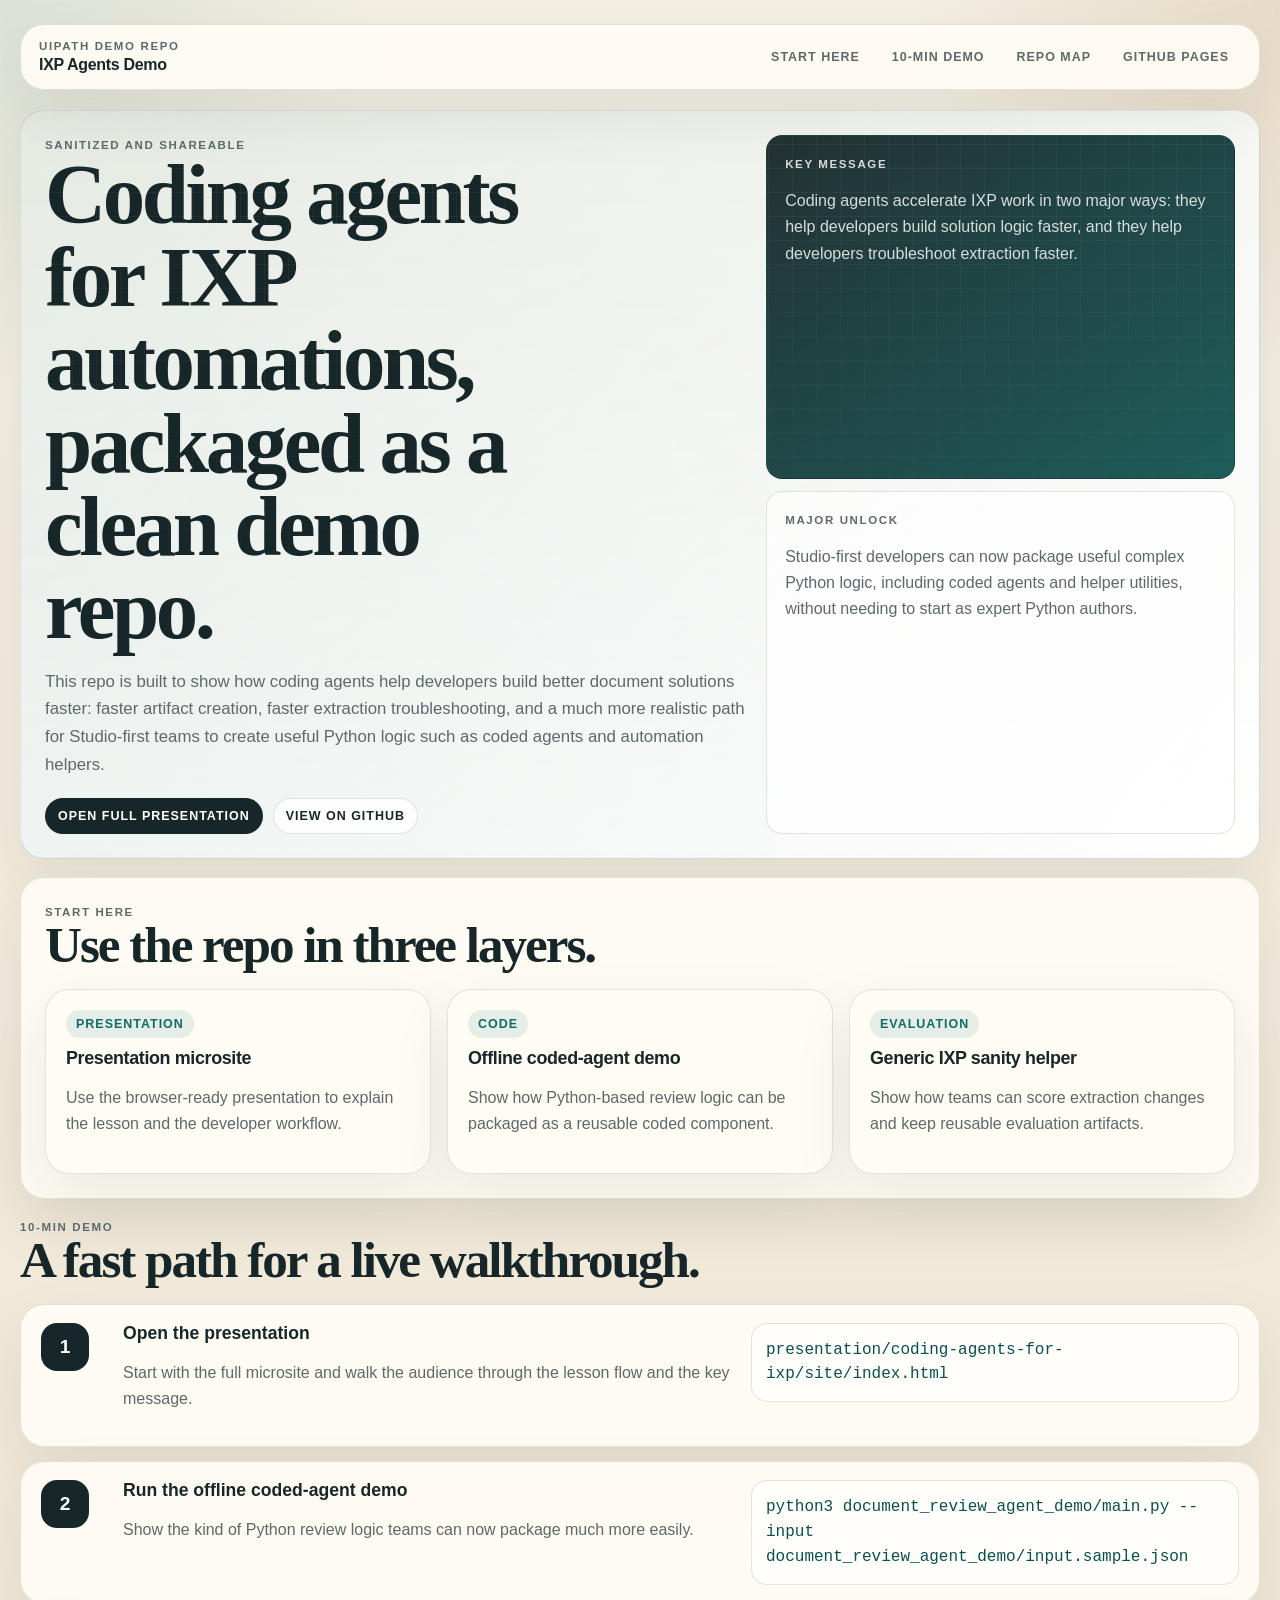
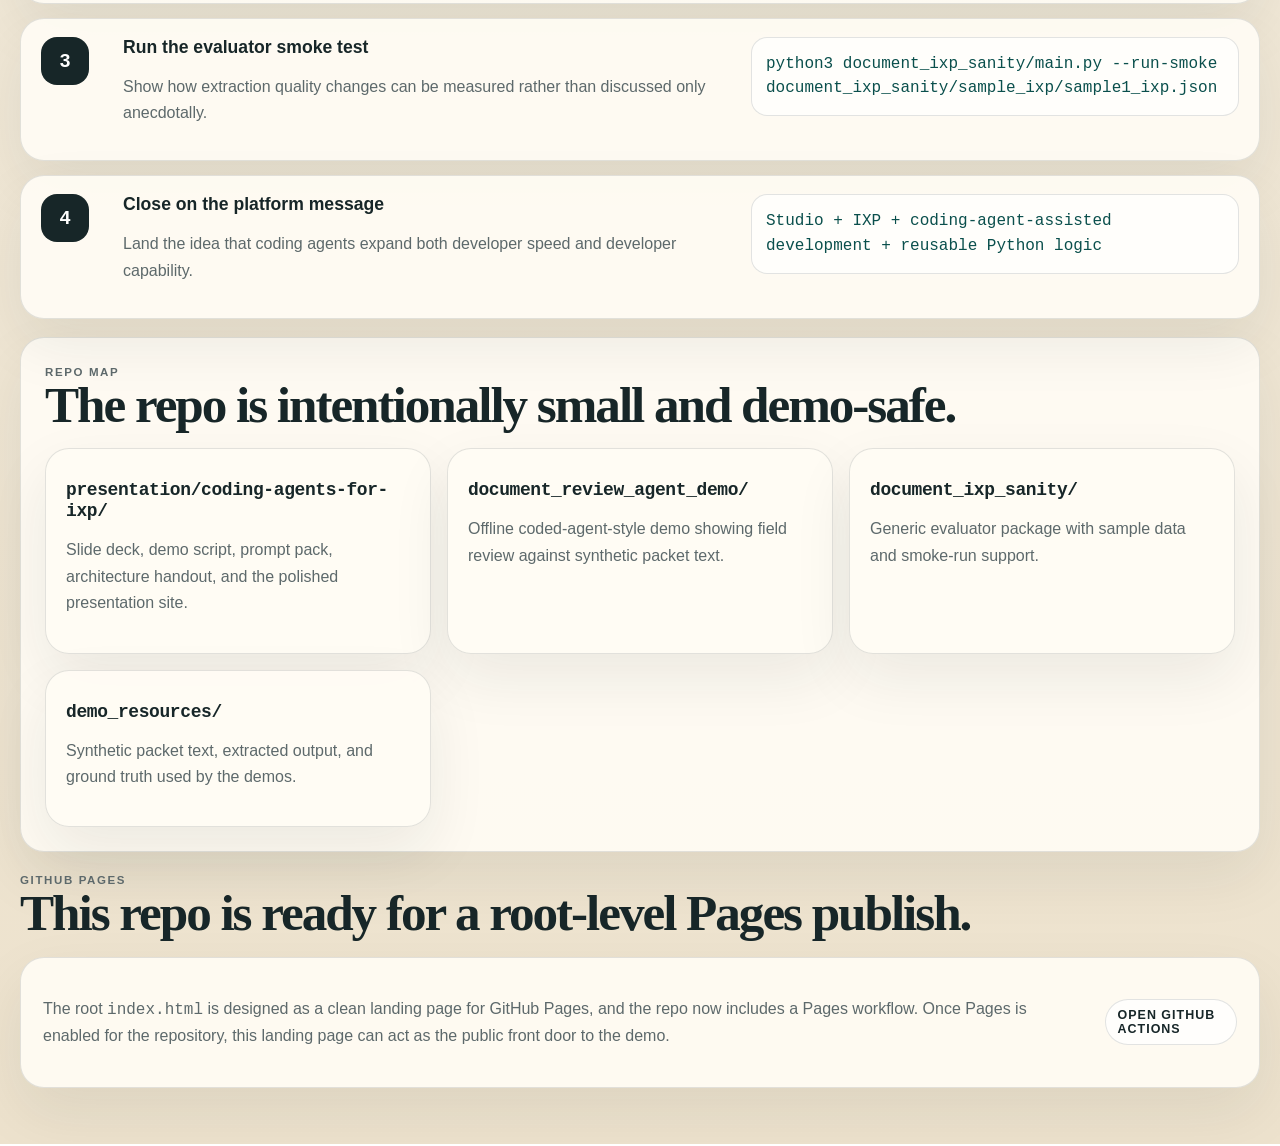
==== index.html @ 3fdda7aa "Add polished landing page and Pages workflow" ====
<!doctype html>
<html lang="en">
  <head>
    <meta charset="UTF-8" />
    <meta name="viewport" content="width=device-width, initial-scale=1.0" />
    <title>UiPath IXP Agents Demo</title>
    <meta
      name="description"
      content="A sanitized demo repo showing how coding agents accelerate IXP automations and document AI solutions."
    />
    <link rel="stylesheet" href="./landing.css" />
  </head>
  <body>
    <div class="site-shell">
      <header class="topbar">
        <div class="brand-lockup">
          <span class="eyebrow">UiPath Demo Repo</span>
          <a class="brand" href="#top">IXP Agents Demo</a>
        </div>
        <nav class="topnav" aria-label="Section navigation">
          <a href="#start">Start Here</a>
          <a href="#demo">10-Min Demo</a>
          <a href="#map">Repo Map</a>
          <a href="#pages">GitHub Pages</a>
        </nav>
      </header>

      <main id="top">
        <section class="hero panel">
          <div class="hero-copy">
            <span class="eyebrow">Sanitized And Shareable</span>
            <h1>Coding agents for IXP automations, packaged as a clean demo repo.</h1>
            <p class="lede">
              This repo is built to show how coding agents help developers build better document solutions faster:
              faster artifact creation, faster extraction troubleshooting, and a much more realistic path for
              Studio-first teams to create useful Python logic such as coded agents and automation helpers.
            </p>
            <div class="action-row">
              <a class="button button-primary" href="./presentation/coding-agents-for-ixp/site/index.html">
                Open Full Presentation
              </a>
              <a class="button button-secondary" href="https://github.com/UiPath-HLS-SE/ixp-agents-demo">
                View On GitHub
              </a>
            </div>
          </div>
          <div class="hero-rail">
            <div class="rail-card rail-card-strong">
              <span class="eyebrow">Key Message</span>
              <p>
                Coding agents accelerate IXP work in two major ways: they help developers build solution logic faster,
                and they help developers troubleshoot extraction faster.
              </p>
            </div>
            <div class="rail-card">
              <span class="eyebrow">Major Unlock</span>
              <p>
                Studio-first developers can now package useful complex Python logic, including coded agents and helper
                utilities, without needing to start as expert Python authors.
              </p>
            </div>
          </div>
        </section>

        <section id="start" class="panel section">
          <div class="section-header">
            <span class="eyebrow">Start Here</span>
            <h2>Use the repo in three layers.</h2>
          </div>
          <div class="card-grid">
            <a class="feature-card" href="./presentation/coding-agents-for-ixp/site/index.html">
              <span class="card-tag">Presentation</span>
              <strong>Presentation microsite</strong>
              <p>Use the browser-ready presentation to explain the lesson and the developer workflow.</p>
            </a>
            <a class="feature-card" href="https://github.com/UiPath-HLS-SE/ixp-agents-demo/blob/main/document_review_agent_demo/README.md">
              <span class="card-tag">Code</span>
              <strong>Offline coded-agent demo</strong>
              <p>Show how Python-based review logic can be packaged as a reusable coded component.</p>
            </a>
            <a class="feature-card" href="https://github.com/UiPath-HLS-SE/ixp-agents-demo/blob/main/document_ixp_sanity/README.md">
              <span class="card-tag">Evaluation</span>
              <strong>Generic IXP sanity helper</strong>
              <p>Show how teams can score extraction changes and keep reusable evaluation artifacts.</p>
            </a>
          </div>
        </section>

        <section id="demo" class="section">
          <div class="section-header">
            <span class="eyebrow">10-Min Demo</span>
            <h2>A fast path for a live walkthrough.</h2>
          </div>
          <div class="timeline">
            <article class="timeline-step">
              <div class="step-number">1</div>
              <div>
                <strong>Open the presentation</strong>
                <p>Start with the full microsite and walk the audience through the lesson flow and the key message.</p>
              </div>
              <code>presentation/coding-agents-for-ixp/site/index.html</code>
            </article>
            <article class="timeline-step">
              <div class="step-number">2</div>
              <div>
                <strong>Run the offline coded-agent demo</strong>
                <p>Show the kind of Python review logic teams can now package much more easily.</p>
              </div>
              <code>python3 document_review_agent_demo/main.py --input document_review_agent_demo/input.sample.json</code>
            </article>
            <article class="timeline-step">
              <div class="step-number">3</div>
              <div>
                <strong>Run the evaluator smoke test</strong>
                <p>Show how extraction quality changes can be measured rather than discussed only anecdotally.</p>
              </div>
              <code>python3 document_ixp_sanity/main.py --run-smoke document_ixp_sanity/sample_ixp/sample1_ixp.json</code>
            </article>
            <article class="timeline-step">
              <div class="step-number">4</div>
              <div>
                <strong>Close on the platform message</strong>
                <p>Land the idea that coding agents expand both developer speed and developer capability.</p>
              </div>
              <code>Studio + IXP + coding-agent-assisted development + reusable Python logic</code>
            </article>
          </div>
        </section>

        <section id="map" class="panel section">
          <div class="section-header">
            <span class="eyebrow">Repo Map</span>
            <h2>The repo is intentionally small and demo-safe.</h2>
          </div>
          <div class="map-grid">
            <div class="map-card">
              <strong><code>presentation/coding-agents-for-ixp/</code></strong>
              <p>Slide deck, demo script, prompt pack, architecture handout, and the polished presentation site.</p>
            </div>
            <div class="map-card">
              <strong><code>document_review_agent_demo/</code></strong>
              <p>Offline coded-agent-style demo showing field review against synthetic packet text.</p>
            </div>
            <div class="map-card">
              <strong><code>document_ixp_sanity/</code></strong>
              <p>Generic evaluator package with sample data and smoke-run support.</p>
            </div>
            <div class="map-card">
              <strong><code>demo_resources/</code></strong>
              <p>Synthetic packet text, extracted output, and ground truth used by the demos.</p>
            </div>
          </div>
        </section>

        <section id="pages" class="section">
          <div class="section-header">
            <span class="eyebrow">GitHub Pages</span>
            <h2>This repo is ready for a root-level Pages publish.</h2>
          </div>
          <div class="pages-callout">
            <p>
              The root <code>index.html</code> is designed as a clean landing page for GitHub Pages, and the repo now
              includes a Pages workflow. Once Pages is enabled for the repository, this landing page can act as the
              public front door to the demo.
            </p>
            <a class="button button-secondary" href="https://github.com/UiPath-HLS-SE/ixp-agents-demo/actions">
              Open GitHub Actions
            </a>
          </div>
        </section>
      </main>
    </div>
  </body>
</html>
---- landing.css ----
:root {
  --bg: #f4efe3;
  --bg-soft: #ede2cd;
  --paper: rgba(255, 252, 245, 0.92);
  --paper-strong: #fffdf8;
  --ink: #172628;
  --muted: #5d696b;
  --line: rgba(23, 38, 40, 0.12);
  --line-strong: rgba(23, 38, 40, 0.24);
  --teal: #0f6d69;
  --teal-deep: #0a4f4c;
  --amber: #9b6520;
  --shadow: 0 24px 60px rgba(23, 38, 40, 0.08);
  --radius: 24px;
  --radius-sm: 16px;
  --sans: "Avenir Next", "Segoe UI", "Helvetica Neue", Helvetica, sans-serif;
  --serif: "Iowan Old Style", "Palatino Linotype", "Book Antiqua", Palatino, serif;
}

* {
  box-sizing: border-box;
}

html {
  scroll-behavior: smooth;
}

body {
  margin: 0;
  min-height: 100vh;
  color: var(--ink);
  font-family: var(--sans);
  background:
    radial-gradient(circle at top left, rgba(15, 109, 105, 0.11), transparent 24rem),
    radial-gradient(circle at top right, rgba(155, 101, 32, 0.15), transparent 23rem),
    linear-gradient(180deg, var(--bg), var(--bg-soft));
}

body::before {
  content: "";
  position: fixed;
  inset: 0;
  pointer-events: none;
  background-image:
    linear-gradient(rgba(255, 255, 255, 0.12) 1px, transparent 1px),
    linear-gradient(90deg, rgba(255, 255, 255, 0.12) 1px, transparent 1px);
  background-size: 24px 24px;
  mask-image: linear-gradient(180deg, rgba(0, 0, 0, 0.5), transparent 82%);
}

a {
  color: inherit;
  text-decoration: none;
}

code {
  font-family: "SFMono-Regular", Menlo, Consolas, monospace;
}

.site-shell {
  width: min(1240px, calc(100vw - 32px));
  margin: 0 auto;
  padding: 24px 0 56px;
}

.topbar,
.panel,
.feature-card,
.timeline-step,
.map-card,
.pages-callout {
  border: 1px solid var(--line);
  background: var(--paper);
  box-shadow: var(--shadow);
}

.topbar,
.panel,
.pages-callout {
  border-radius: var(--radius);
}

.topbar {
  position: sticky;
  top: 14px;
  z-index: 20;
  display: flex;
  justify-content: space-between;
  gap: 16px;
  align-items: center;
  margin-bottom: 20px;
  padding: 14px 18px;
  backdrop-filter: blur(12px);
}

.brand-lockup {
  display: flex;
  flex-direction: column;
  gap: 4px;
}

.eyebrow {
  color: var(--muted);
  font-size: 0.72rem;
  font-weight: 800;
  letter-spacing: 0.14em;
  text-transform: uppercase;
}

.brand {
  font-weight: 700;
  letter-spacing: -0.02em;
}

.topnav {
  display: flex;
  flex-wrap: wrap;
  justify-content: flex-end;
  gap: 8px;
}

.topnav a,
.button,
.card-tag {
  display: inline-flex;
  align-items: center;
  justify-content: center;
  min-height: 36px;
  padding: 8px 12px;
  border-radius: 999px;
  font-size: 0.78rem;
  font-weight: 800;
  letter-spacing: 0.08em;
  text-transform: uppercase;
}

.topnav a {
  color: var(--muted);
}

.topnav a:hover {
  background: rgba(255, 255, 255, 0.76);
  border: 1px solid var(--line);
  color: var(--ink);
}

.hero {
  display: grid;
  grid-template-columns: minmax(0, 1.2fr) minmax(280px, 0.8fr);
  gap: 18px;
  padding: 28px;
  background:
    linear-gradient(135deg, rgba(15, 109, 105, 0.1), rgba(255, 255, 255, 0.84)),
    linear-gradient(180deg, rgba(255, 249, 241, 0.94), rgba(255, 255, 255, 0.8));
}

.hero h1,
.section-header h2 {
  margin: 0;
  font-family: var(--serif);
  letter-spacing: -0.04em;
  line-height: 0.98;
}

.hero h1 {
  max-width: 12ch;
  font-size: clamp(3rem, 7vw, 5.3rem);
}

.lede,
.feature-card p,
.timeline-step p,
.map-card p,
.pages-callout p,
.rail-card p {
  color: var(--muted);
  line-height: 1.65;
}

.lede {
  max-width: 58rem;
  margin: 16px 0 0;
  font-size: 1.05rem;
}

.action-row {
  display: flex;
  flex-wrap: wrap;
  gap: 10px;
  margin-top: 20px;
}

.button {
  transition: transform 160ms ease, background 160ms ease, color 160ms ease, border-color 160ms ease;
}

.button:hover {
  transform: translateY(-2px);
}

.button-primary {
  background: var(--ink);
  color: white;
  border: 1px solid transparent;
}

.button-secondary {
  background: rgba(255, 255, 255, 0.74);
  border: 1px solid var(--line);
}

.hero-rail {
  display: grid;
  gap: 12px;
}

.rail-card {
  padding: 18px;
  border: 1px solid var(--line);
  border-radius: var(--radius-sm);
  background: rgba(255, 255, 255, 0.66);
}

.rail-card-strong {
  background:
    linear-gradient(145deg, rgba(23, 38, 40, 0.95), rgba(10, 79, 76, 0.92));
  color: white;
}

.rail-card-strong .eyebrow,
.rail-card-strong p {
  color: rgba(255, 255, 255, 0.82);
}

.section {
  margin-top: 18px;
}

.panel {
  padding: 24px;
}

.section-header {
  margin-bottom: 18px;
}

.section-header h2 {
  font-size: clamp(2rem, 4vw, 3.2rem);
}

.card-grid,
.map-grid {
  display: grid;
  grid-template-columns: repeat(3, minmax(0, 1fr));
  gap: 16px;
}

.feature-card,
.map-card,
.timeline-step {
  border-radius: var(--radius);
}

.feature-card,
.map-card {
  padding: 20px;
}

.feature-card {
  transition: transform 180ms ease, border-color 180ms ease;
}

.feature-card:hover {
  transform: translateY(-4px);
  border-color: var(--line-strong);
}

.feature-card strong,
.map-card strong {
  display: block;
  margin-top: 10px;
  font-size: 1.12rem;
  letter-spacing: -0.02em;
}

.card-tag {
  min-height: 28px;
  padding: 4px 10px;
  background: rgba(15, 109, 105, 0.1);
  color: var(--teal);
}

.timeline {
  display: grid;
  gap: 14px;
}

.timeline-step {
  display: grid;
  grid-template-columns: 64px minmax(0, 1fr) minmax(220px, 0.8fr);
  gap: 18px;
  align-items: start;
  padding: 18px 20px;
}

.step-number {
  width: 48px;
  height: 48px;
  display: grid;
  place-items: center;
  border-radius: 16px;
  background: var(--ink);
  color: white;
  font-size: 1.2rem;
  font-weight: 800;
}

.timeline-step strong {
  font-size: 1.1rem;
}

.timeline-step code {
  display: block;
  padding: 14px;
  border-radius: var(--radius-sm);
  border: 1px solid var(--line);
  background: rgba(255, 255, 255, 0.68);
  color: var(--teal-deep);
  line-height: 1.55;
  overflow-wrap: anywhere;
}

.pages-callout {
  padding: 22px;
  display: flex;
  justify-content: space-between;
  gap: 18px;
  align-items: center;
}

@media (max-width: 980px) {
  .hero,
  .card-grid,
  .map-grid,
  .timeline-step,
  .pages-callout {
    grid-template-columns: 1fr;
  }

  .card-grid,
  .map-grid {
    grid-template-columns: repeat(2, minmax(0, 1fr));
  }
}

@media (max-width: 760px) {
  .site-shell {
    width: min(100vw - 20px, 100%);
    padding: 12px 0 36px;
  }

  .topbar {
    position: static;
    flex-direction: column;
    align-items: flex-start;
  }

  .topnav {
    justify-content: flex-start;
  }

  .panel,
  .hero,
  .feature-card,
  .map-card,
  .timeline-step,
  .pages-callout {
    padding: 18px;
  }

  .hero h1 {
    max-width: none;
    font-size: clamp(2.8rem, 12vw, 4.2rem);
  }

  .card-grid,
  .map-grid {
    grid-template-columns: 1fr;
  }
}
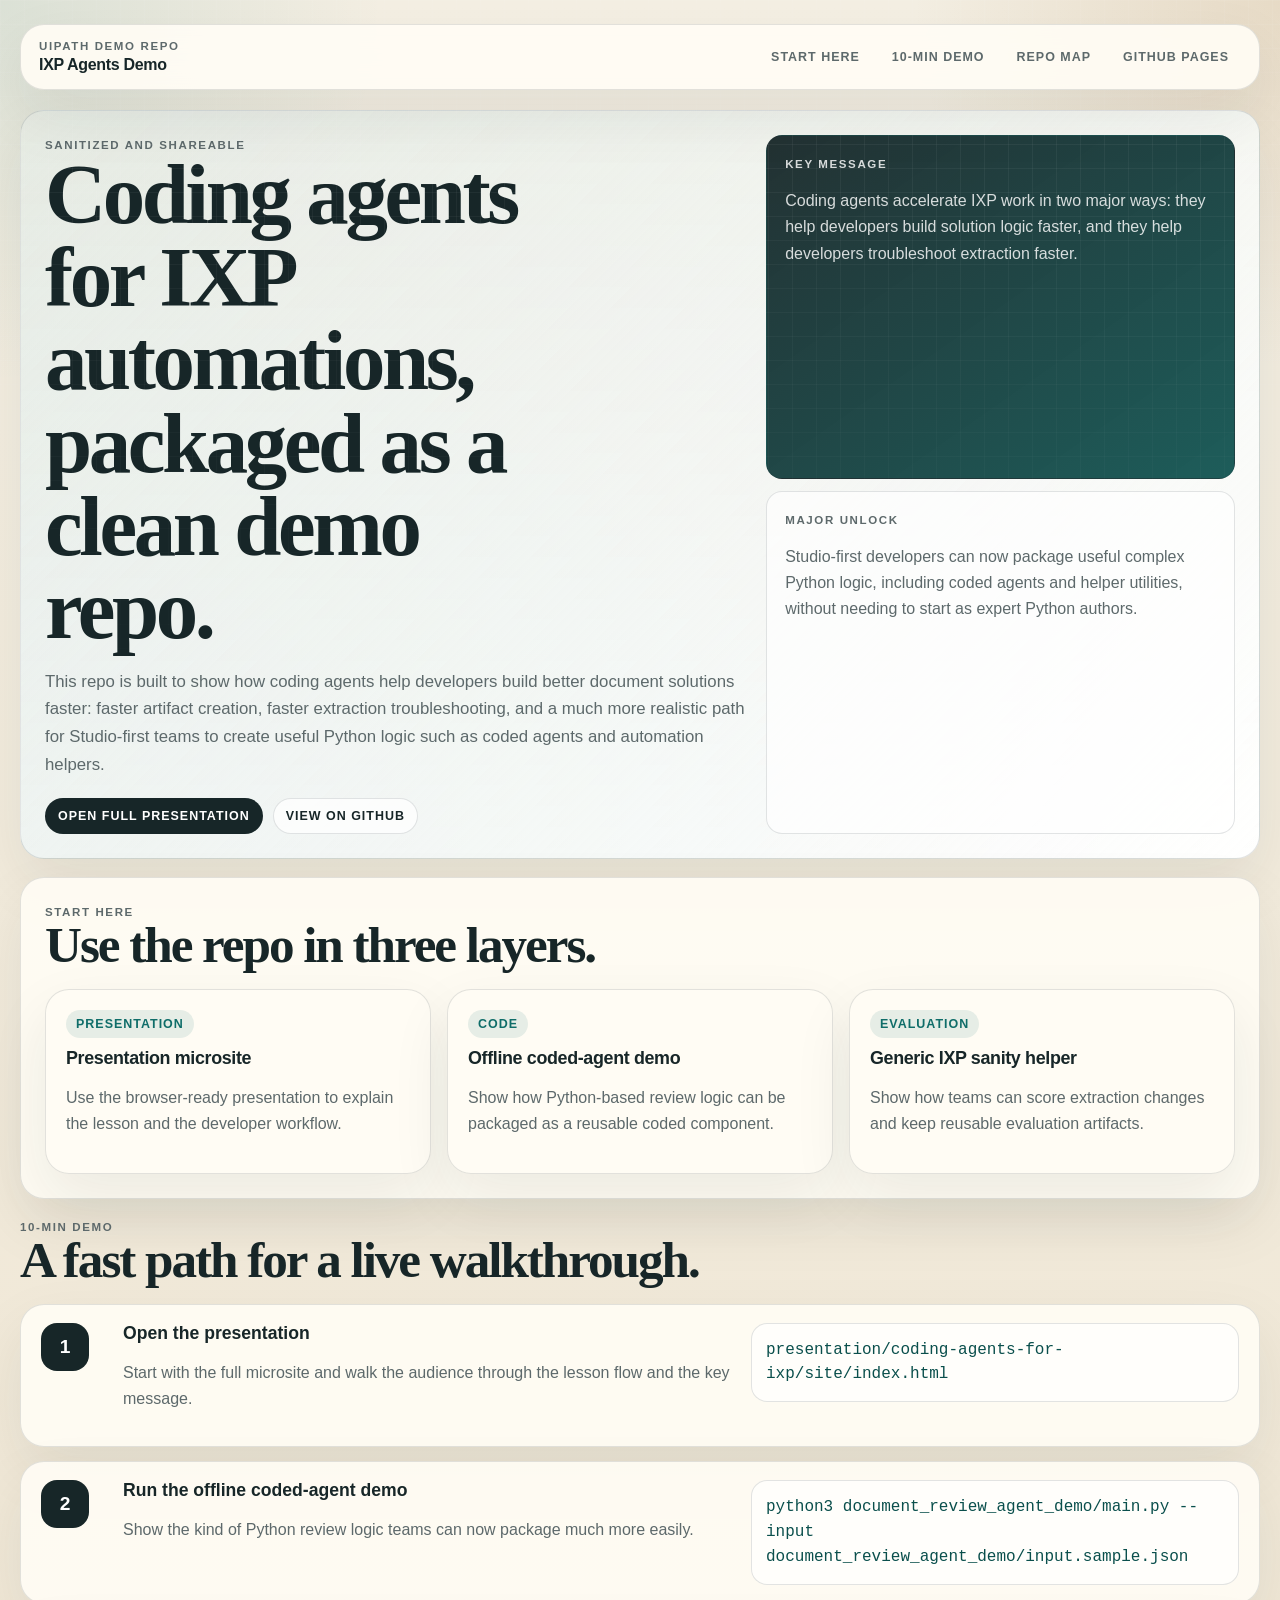
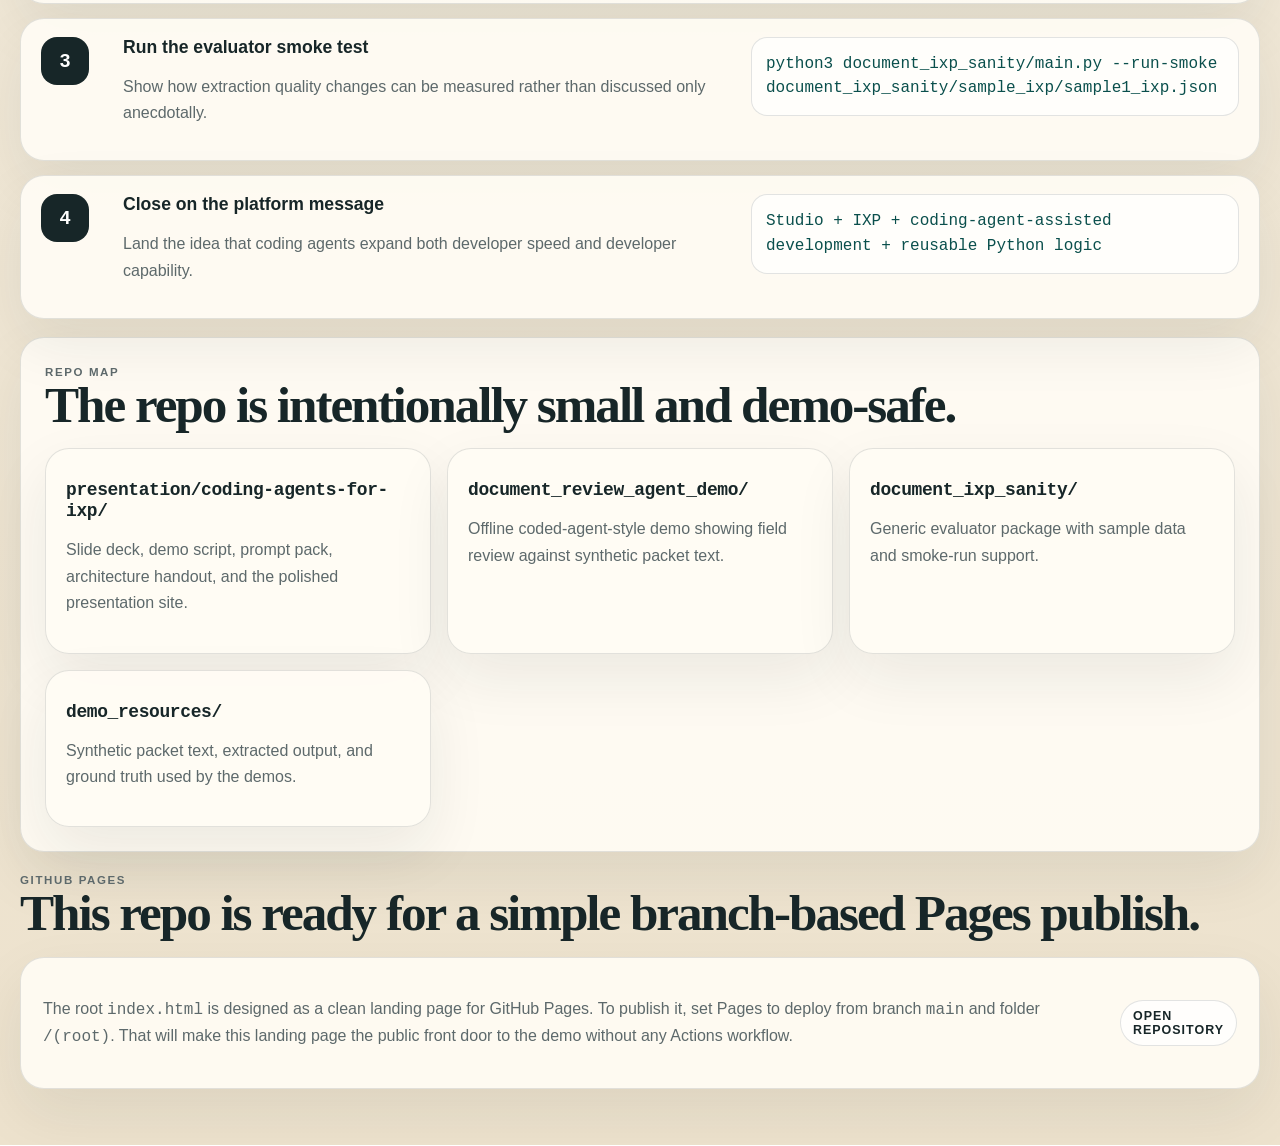
==== commit 13b61eb0: "Switch Pages docs to branch-based publish" ====
--- a/index.html
+++ b/index.html
@@ -155,16 +155,16 @@
         <section id="pages" class="section">
           <div class="section-header">
             <span class="eyebrow">GitHub Pages</span>
-            <h2>This repo is ready for a root-level Pages publish.</h2>
+            <h2>This repo is ready for a simple branch-based Pages publish.</h2>
           </div>
           <div class="pages-callout">
             <p>
-              The root <code>index.html</code> is designed as a clean landing page for GitHub Pages, and the repo now
-              includes a Pages workflow. Once Pages is enabled for the repository, this landing page can act as the
-              public front door to the demo.
+              The root <code>index.html</code> is designed as a clean landing page for GitHub Pages. To publish it,
+              set Pages to deploy from branch <code>main</code> and folder <code>/(root)</code>. That will make this
+              landing page the public front door to the demo without any Actions workflow.
             </p>
-            <a class="button button-secondary" href="https://github.com/UiPath-HLS-SE/ixp-agents-demo/actions">
-              Open GitHub Actions
+            <a class="button button-secondary" href="https://github.com/UiPath-HLS-SE/ixp-agents-demo">
+              Open Repository
             </a>
           </div>
         </section>
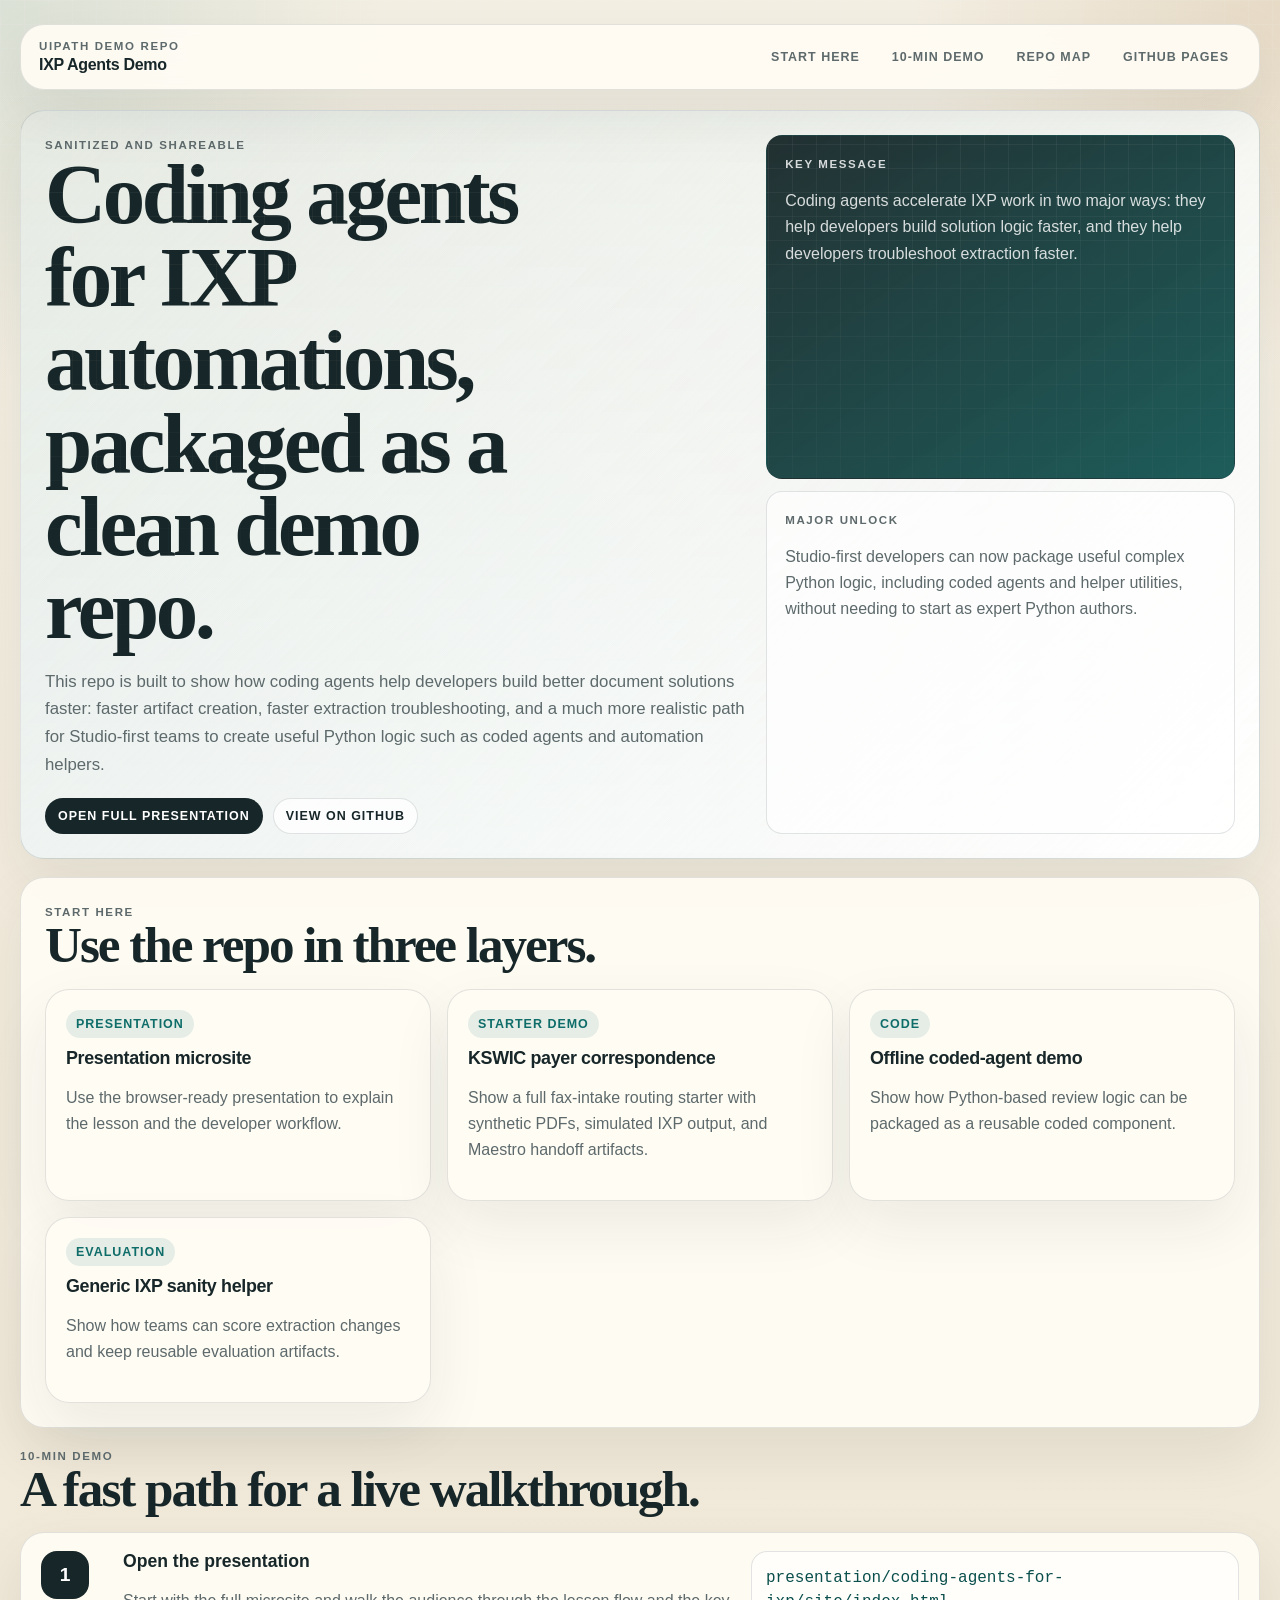
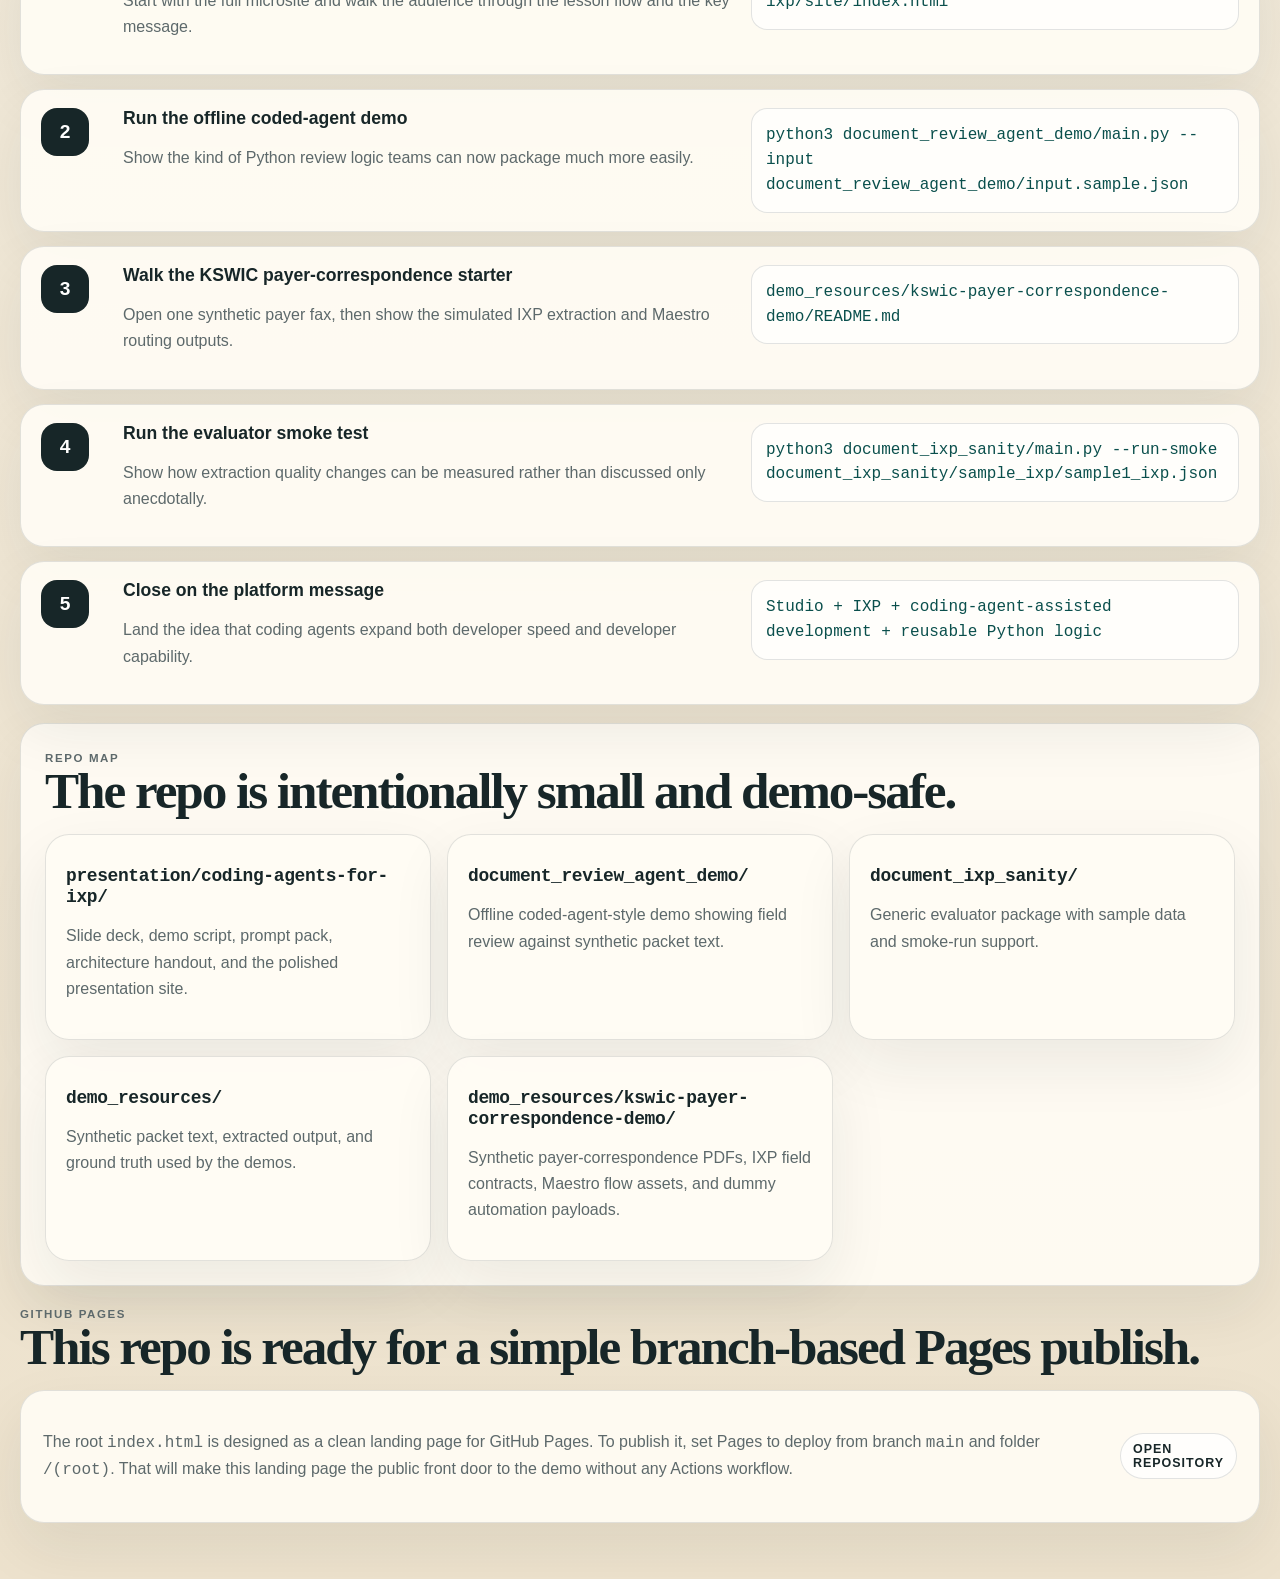
==== commit e3f03a22: "Add live IXP demo assets and cloud smoke tests" ====
--- a/index.html
+++ b/index.html
@@ -73,6 +73,11 @@
               <strong>Presentation microsite</strong>
               <p>Use the browser-ready presentation to explain the lesson and the developer workflow.</p>
             </a>
+            <a class="feature-card" href="./demo_resources/kswic-payer-correspondence-demo/README.md">
+              <span class="card-tag">Starter Demo</span>
+              <strong>KSWIC payer correspondence</strong>
+              <p>Show a full fax-intake routing starter with synthetic PDFs, simulated IXP output, and Maestro handoff artifacts.</p>
+            </a>
             <a class="feature-card" href="https://github.com/UiPath-HLS-SE/ixp-agents-demo/blob/main/document_review_agent_demo/README.md">
               <span class="card-tag">Code</span>
               <strong>Offline coded-agent demo</strong>
@@ -111,13 +116,21 @@
             <article class="timeline-step">
               <div class="step-number">3</div>
               <div>
+                <strong>Walk the KSWIC payer-correspondence starter</strong>
+                <p>Open one synthetic payer fax, then show the simulated IXP extraction and Maestro routing outputs.</p>
+              </div>
+              <code>demo_resources/kswic-payer-correspondence-demo/README.md</code>
+            </article>
+            <article class="timeline-step">
+              <div class="step-number">4</div>
+              <div>
                 <strong>Run the evaluator smoke test</strong>
                 <p>Show how extraction quality changes can be measured rather than discussed only anecdotally.</p>
               </div>
               <code>python3 document_ixp_sanity/main.py --run-smoke document_ixp_sanity/sample_ixp/sample1_ixp.json</code>
             </article>
             <article class="timeline-step">
-              <div class="step-number">4</div>
+              <div class="step-number">5</div>
               <div>
                 <strong>Close on the platform message</strong>
                 <p>Land the idea that coding agents expand both developer speed and developer capability.</p>
@@ -149,6 +162,10 @@
               <strong><code>demo_resources/</code></strong>
               <p>Synthetic packet text, extracted output, and ground truth used by the demos.</p>
             </div>
+            <div class="map-card">
+              <strong><code>demo_resources/kswic-payer-correspondence-demo/</code></strong>
+              <p>Synthetic payer-correspondence PDFs, IXP field contracts, Maestro flow assets, and dummy automation payloads.</p>
+            </div>
           </div>
         </section>
 
